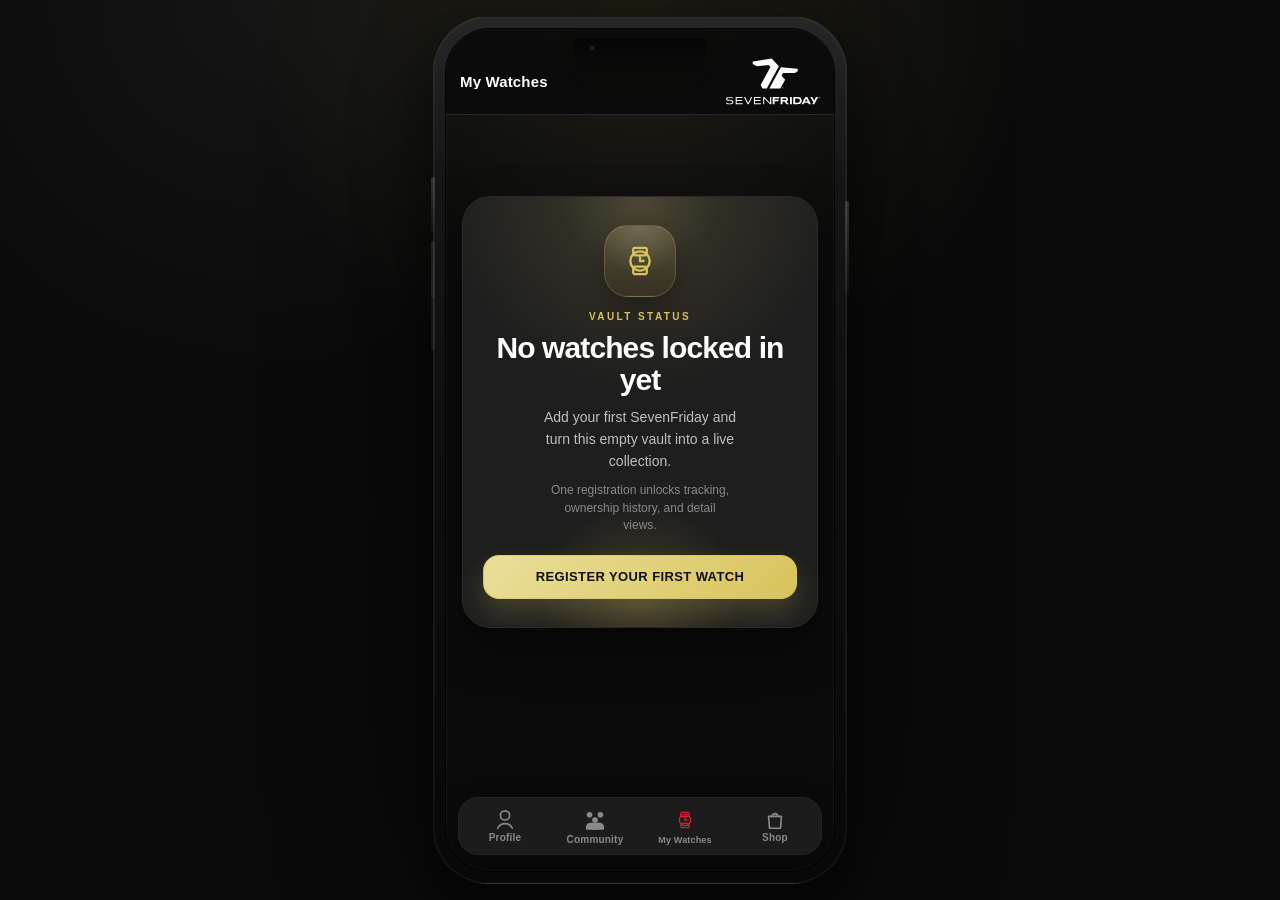
==== index.html @ 0861fd1b "First commit" ====
<!doctype html>
<html lang="en">
  <head>
    <meta charset="utf-8" />
    <meta name="viewport" content="width=device-width, initial-scale=1" />
    <title>SevenFriday Watch Manager</title>
    <link rel="stylesheet" href="./styles.css" />
  </head>
  <body>
    <main class="app-shell">
      <div class="app-stage" id="app"></div>
    </main>

    <script src="./svg.js"></script>
    <script src="./appbar.js"></script>
    <script src="./navbar.js"></script>
    <script src="./app.js"></script>
  </body>
</html>
---- styles.css ----
:root {
  --bg: #0b0b0b;
  --surface: #1e1e1e;
  --surface-strong: #252525;
  --border: #2a2a2a;
  --accent: #d8c35b;
  --accent-soft: rgba(216, 195, 91, 0.16);
  --text: #ffffff;
  --text-secondary: #bfbfbf;
  --text-muted: #8a8a8a;
  --shadow: 0 22px 48px rgba(0, 0, 0, 0.45);
  --device-notch-width: 132px;
  --device-notch-height: 29px;
  --device-notch-top: 8px;
  --appbar-height: 86px;
}

* {
  box-sizing: border-box;
}

html,
body {
  min-height: 100%;
  margin: 0;
}

body {
  min-height: 100dvh;
  display: grid;
  place-items: center;
  padding: 12px;
  background:
    radial-gradient(circle at top, rgba(216, 195, 91, 0.12), transparent 36%),
    radial-gradient(circle at 20% 0%, rgba(255, 255, 255, 0.04), transparent 28%),
    var(--bg);
  color: var(--text);
  font-family: Arial, Helvetica, sans-serif;
  overflow: auto;
}

button,
input,
textarea,
select {
  font: inherit;
}

button {
  -webkit-tap-highlight-color: transparent;
}

img {
  display: block;
  max-width: 100%;
}

#app {
  min-height: 0;
  height: 100%;
}

.app-shell {
  width: min(414px, calc(100vw - 24px), calc((100dvh - 24px) * 414 / 868));
  aspect-ratio: 414 / 868;
  min-height: 0;
  padding: 12px;
  display: flex;
  justify-content: center;
  align-items: stretch;
  position: relative;
  border-radius: 56px;
  background:
    linear-gradient(180deg, rgba(255, 255, 255, 0.05), transparent 18%),
    linear-gradient(180deg, #1b1b1b 0%, #0f0f0f 45%, #080808 100%);
  border: 1px solid rgba(255, 255, 255, 0.06);
  box-shadow:
    0 28px 70px rgba(0, 0, 0, 0.58),
    0 0 0 1px rgba(255, 255, 255, 0.03) inset,
    0 0 160px rgba(0, 0, 0, 0.44);
}

.app-shell::before,
.app-shell::after {
  content: "";
  position: absolute;
  border-radius: 999px;
  background: linear-gradient(180deg, rgba(255, 255, 255, 0.2), rgba(255, 255, 255, 0.04));
  pointer-events: none;
  opacity: 0.8;
}

.app-shell::before {
  width: 4px;
  height: 56px;
  left: -3px;
  top: 160px;
  box-shadow:
    0 64px 0 0 rgba(255, 255, 255, 0.12),
    0 118px 0 0 rgba(255, 255, 255, 0.08);
}

.app-shell::after {
  width: 4px;
  height: 94px;
  right: -3px;
  top: 184px;
}

.app-stage {
  width: 100%;
  height: 100%;
  min-height: 0;
  display: flex;
  flex-direction: column;
  position: relative;
  overflow: hidden;
  border-radius: 44px;
  background:
    radial-gradient(circle at top, rgba(216, 195, 91, 0.08), transparent 34%),
    linear-gradient(180deg, rgba(255, 255, 255, 0.02), transparent 18%),
    #0b0b0b;
  box-shadow:
    0 0 0 1px rgba(255, 255, 255, 0.04) inset,
    0 0 0 1px rgba(0, 0, 0, 0.9);
}

.app-stage::before {
  content: "";
  position: absolute;
  top: var(--device-notch-top);
  left: 50%;
  width: var(--device-notch-width);
  height: var(--device-notch-height);
  transform: translateX(-50%);
  border-radius: 0 0 18px 18px;
  background:
    radial-gradient(circle at 18px 11px, rgba(255, 255, 255, 0.16), transparent 3px),
    linear-gradient(180deg, #040404 0%, #0b0b0b 100%);
  box-shadow:
    0 1px 0 rgba(255, 255, 255, 0.05) inset,
    0 8px 16px rgba(0, 0, 0, 0.25);
  pointer-events: none;
  z-index: 35;
}

.app-stage__content {
  flex: 1 1 auto;
  min-height: 1px;
  overflow-y: auto;
  overscroll-behavior: contain;
  -webkit-overflow-scrolling: touch;
  scrollbar-width: none;
  padding: 12px 0 112px;
}

.app-stage__content::-webkit-scrollbar {
  display: none;
}

.appbar {
  height: var(--appbar-height);
  min-height: var(--appbar-height);
  padding: calc(var(--device-notch-top) + var(--device-notch-height) - 4px) 14px 13px;
  display: flex;
  align-items: center;
  justify-content: space-between;
  position: relative;
  z-index: 30;
  background: rgba(11, 11, 11, 0.92);
  backdrop-filter: blur(10px);
  border-bottom: 1px solid rgba(42, 42, 42, 0.95);
  color: white;
  gap: 12px;
}

.appbar__left {
  display: flex;
  align-items: center;
  gap: 10px;
  min-width: 0;
  flex: 1 1 auto;
}

.appbar__right {
  display: flex;
  align-items: center;
  gap: 10px;
  flex: 0 0 auto;
}

.appbar__action {
  appearance: none;
  border: 0;
  background: transparent;
  color: var(--text);
  width: 40px;
  height: 40px;
  border-radius: 12px;
  display: grid;
  place-items: center;
  cursor: pointer;
}

.appbar__icon svg {
  width: 20px;
  height: 20px;
  display: block;
}

.appbar__brand {
  display: flex;
  align-items: center;
  justify-content: flex-end;
  width: 94px;
  min-width: 94px;
  flex-shrink: 0;
}

.appbar__logo {
  display: block;
  width: 100%;
  height: auto;
  max-height: none;
  object-fit: contain;
}

.appbar__title {
  min-width: 0;
  overflow: hidden;
  text-overflow: ellipsis;
  font-size: 15px;
  line-height: 1;
  font-weight: 700;
  letter-spacing: 0.01em;
  color: var(--text);
  white-space: nowrap;
}

.bottom-nav {
  position: relative;
  z-index: 20;
  margin-top: auto;
  padding: 0 12px;
  padding-bottom: max(16px, env(safe-area-inset-bottom, 0px));
}

.bottom-nav__track {
  --nav-height: 58px;
  display: grid;
  grid-template-columns: repeat(4, 1fr);
  gap: 4px;
  padding: 3px;
  min-height: var(--nav-height);
  overflow: visible;
  background: rgba(30, 30, 30, 0.96);
  border: 1px solid var(--surface-strong);
  border-radius: 20px;
  box-shadow: 0 12px 30px rgba(0, 0, 0, 0.42);
  backdrop-filter: blur(12px);
}

.bottom-nav__item {
  appearance: none;
  border: 0;
  background: transparent;
  text-decoration: none;
  color: var(--text-muted);
  position: relative;
  display: flex;
  flex-direction: column;
  align-items: center;
  justify-content: center;
  gap: 2px;
  height: 48px;
  padding: 4px 6px 3px;
  border-radius: 14px;
  cursor: pointer;
  transition: color 160ms ease, background-color 160ms ease, box-shadow 160ms ease;
}

.bottom-nav__item svg {
  width: 22px;
  height: 22px;
  display: block;
}

.bottom-nav__item--community svg {
  width: 26px;
  height: 26px;
}

.bottom-nav__label {
  font-size: 10px;
  line-height: 1;
  font-weight: 600;
  letter-spacing: 0.02em;
  white-space: nowrap;
}

.bottom-nav__item--prominent .bottom-nav__label {
  font-size: 9px;
}

.bottom-nav__item:hover {
  color: var(--text-secondary);
}

.bottom-nav__item.is-active {
  color: var(--text);
  background: transparent;
  box-shadow: none;
}

.bottom-nav__item.is-active .bottom-nav__icon {
  color: #cf2238;
}

.bottom-nav__item--prominent {
  transform: none;
}

.bottom-nav__item--prominent .bottom-nav__icon {
  width: 28px;
  height: 28px;
  display: grid;
  place-items: center;
  border-radius: 50%;
  background: rgba(207, 34, 56, 0);
  color: var(--text-muted);
  position: relative;
}

.bottom-nav__item--prominent svg {
  width: 20px;
  height: 20px;
}

.bottom-nav__item--prominent .bottom-nav__label {
  color: var(--text-muted);
  font-weight: 700;
}

.bottom-nav__item--prominent.is-active .bottom-nav__icon,
.bottom-nav__item--prominent.is-active .bottom-nav__label {
  position: relative;
  z-index: 1;
}

.bottom-nav__item--prominent.is-active {
  background: transparent;
  box-shadow: none;
}

.bottom-nav__item--prominent.is-active .bottom-nav__icon {
  color: #cf2238;
}

.watch-screen {
  min-height: 100%;
  padding: 16px 14px 20px;
  display: flex;
  flex-direction: column;
  gap: 16px;
}

.watch-screen__hero {
  display: flex;
  flex-direction: column;
  gap: 12px;
  padding: 8px 0 8px;
  background: transparent;
  backdrop-filter: none;
  margin-bottom: 2px;
}

.watch-screen__title {
  margin: 0;
  font-size: 30px;
  line-height: 1;
  letter-spacing: -0.03em;
  font-weight: 800;
}

.watch-screen__lede {
  margin: 8px 0 0;
  color: var(--text-secondary);
  line-height: 1.5;
  font-size: 14px;
  width: 100%;
  max-width: none;
}

.watch-screen__meta {
  display: flex;
  align-items: center;
  justify-content: space-between;
  gap: 12px;
}

.watch-screen__count {
  color: var(--text-muted);
  font-size: 12px;
  font-weight: 700;
  letter-spacing: 0.08em;
  text-transform: uppercase;
}

.watch-detail {
  display: grid;
  gap: 14px;
  padding-top: 4px;
}

.watch-detail__image-wrap {
  border-radius: 26px;
  overflow: hidden;
  border: 1px solid var(--border);
  background: var(--surface);
  box-shadow: var(--shadow);
}

.watch-detail__image {
  width: 100%;
  aspect-ratio: 1 / 1;
  object-fit: cover;
}

.watch-detail__copy {
  display: grid;
  gap: 14px;
}

.watch-detail__header {
  display: grid;
  gap: 8px;
}

.watch-detail__title {
  margin: 0;
  font-size: 28px;
  line-height: 1.05;
  letter-spacing: -0.03em;
  font-weight: 800;
}

.watch-detail__serial {
  margin: 0;
  color: var(--text-secondary);
  font-size: 14px;
  line-height: 1.4;
}

.watch-detail__status {
  display: inline-flex;
  width: fit-content;
  align-items: center;
  gap: 6px;
  padding: 7px 10px;
  border-radius: 999px;
  background: rgba(216, 195, 91, 0.12);
  border: 1px solid rgba(216, 195, 91, 0.22);
  color: var(--accent);
  font-size: 10px;
  font-weight: 800;
  letter-spacing: 0.14em;
  text-transform: uppercase;
}

.watch-detail__stats {
  display: grid;
  grid-template-columns: repeat(3, minmax(0, 1fr));
  gap: 10px;
}

.watch-detail__stat {
  padding: 12px;
  border-radius: 18px;
  background: var(--surface);
  border: 1px solid var(--border);
}

.watch-detail__stat-label {
  color: var(--text-muted);
  font-size: 10px;
  line-height: 1.2;
  text-transform: uppercase;
  letter-spacing: 0.12em;
  margin-bottom: 8px;
}

.watch-detail__stat-value {
  color: var(--text);
  font-size: 14px;
  line-height: 1.25;
  font-weight: 700;
}

.watch-detail__note {
  margin: 0;
  color: var(--text-secondary);
  font-size: 13px;
  line-height: 1.55;
}

.watch-detail__actions {
  padding-top: 4px;
}

.watch-detail__remove {
  appearance: none;
  width: 100%;
  border: 1px solid rgba(255, 95, 95, 0.28);
  background: linear-gradient(180deg, rgba(255, 95, 95, 0.12), rgba(255, 95, 95, 0.06));
  color: #ffb2b2;
  padding: 13px 16px;
  border-radius: 16px;
  font-size: 13px;
  font-weight: 800;
  letter-spacing: 0.03em;
  text-transform: uppercase;
  cursor: pointer;
  transition: transform 160ms ease, border-color 160ms ease, background-color 160ms ease, color 160ms ease;
}

.watch-detail__remove:hover {
  border-color: rgba(255, 95, 95, 0.42);
  color: #ffd0d0;
}

.watch-detail__remove:active {
  transform: translateY(1px) scale(0.99);
}

.primary-button {
  appearance: none;
  border: 1px solid rgba(216, 195, 91, 0.65);
  background: linear-gradient(135deg, #eadf9a 0%, var(--accent) 100%);
  color: #101010;
  border-radius: 16px;
  padding: 12px 16px;
  min-height: 44px;
  width: 100%;
  font-size: 13px;
  font-weight: 800;
  letter-spacing: 0.03em;
  text-transform: uppercase;
  cursor: pointer;
  box-shadow: 0 14px 28px rgba(216, 195, 91, 0.22);
  transition: transform 160ms ease, box-shadow 160ms ease, filter 160ms ease, opacity 160ms ease;
}

.primary-button:hover {
  filter: brightness(1.03);
}

.primary-button:active {
  transform: translateY(1px) scale(0.99);
  box-shadow: 0 10px 22px rgba(216, 195, 91, 0.16);
}

.primary-button:disabled {
  cursor: wait;
  opacity: 0.72;
  box-shadow: none;
}

.watch-screen__hint {
  margin: 0;
  color: var(--text-muted);
  font-size: 12px;
  line-height: 1.4;
}

.watch-screen__divider {
  height: 1px;
  background: linear-gradient(90deg, transparent, var(--border), transparent);
}

.watch-list {
  display: grid;
  gap: 12px;
  padding-bottom: 10px;
}

.watch-card {
  appearance: none;
  width: 100%;
  text-decoration: none;
  border: 1px solid var(--border);
  border-radius: 22px;
  background:
    linear-gradient(180deg, rgba(255, 255, 255, 0.025), transparent 28%),
    var(--surface);
  color: inherit;
  padding: 12px;
  display: grid;
  grid-template-columns: 96px minmax(0, 1fr);
  gap: 12px;
  text-align: left;
  cursor: pointer;
  box-shadow: 0 8px 18px rgba(0, 0, 0, 0.26);
  transition: transform 160ms ease, border-color 160ms ease, box-shadow 160ms ease, background-color 160ms ease;
}

.watch-card:hover {
  border-color: rgba(216, 195, 91, 0.42);
  transform: translateY(-1px);
  box-shadow: var(--shadow);
}

.watch-card:active {
  transform: translateY(0) scale(0.99);
}

.watch-card__image-wrap {
  position: relative;
  border-radius: 18px;
  overflow: hidden;
  border: 1px solid rgba(255, 255, 255, 0.04);
  background:
    radial-gradient(circle at top, rgba(255, 255, 255, 0.94), rgba(245, 242, 233, 0.98) 62%, rgba(235, 230, 220, 1) 100%);
  aspect-ratio: 1 / 1;
}

.watch-card__image {
  width: 100%;
  height: 100%;
  object-fit: cover;
}

.watch-card__status {
  position: absolute;
  top: 2px;
  left: 10px;
  display: inline-flex;
  align-items: center;
  gap: 3px;
  padding: 3px 7px;
  border-radius: 999px;
  background: rgba(11, 11, 11, 0.72);
  border: 1px solid rgba(216, 195, 91, 0.22);
  color: var(--accent);
  font-size: 8px;
  font-weight: 800;
  letter-spacing: 0.1em;
  text-transform: uppercase;
}

.watch-card__status::before {
  content: "";
  width: 4px;
  height: 4px;
  border-radius: 999px;
  background: var(--accent);
  box-shadow: 0 0 0 3px rgba(216, 195, 91, 0.15);
}

.watch-card__content {
  min-width: 0;
  display: flex;
  flex-direction: column;
  justify-content: space-between;
  gap: 10px;
}

.watch-card__title {
  margin: 2px 0 0;
  font-size: 16px;
  line-height: 1.2;
  letter-spacing: 0.01em;
  font-weight: 800;
  overflow: hidden;
  text-overflow: ellipsis;
  white-space: nowrap;
}

.watch-card__serial {
  margin: 8px 0 0;
  color: var(--text-secondary);
  font-size: 13px;
  line-height: 1.4;
  word-break: break-word;
}

.watch-card__secondary {
  margin: 0;
  color: var(--text-muted);
  font-size: 12px;
  line-height: 1.4;
}

.watch-card__footer {
  display: flex;
  align-items: center;
  justify-content: space-between;
  gap: 10px;
}

.watch-card__tag {
  padding: 6px 10px;
  border-radius: 999px;
  background: rgba(216, 195, 91, 0.12);
  border: 1px solid rgba(216, 195, 91, 0.2);
  color: var(--accent);
  font-size: 10px;
  font-weight: 800;
  letter-spacing: 0.12em;
  text-transform: uppercase;
}

.watch-card__chevron {
  color: var(--text-muted);
  font-size: 18px;
  line-height: 1;
}

.watch-empty {
  flex: 1 1 auto;
  display: grid;
  place-items: center;
  padding: 24px 0 8px;
}

.watch-empty__panel {
  width: 100%;
  padding: 28px 20px;
  border-radius: 28px;
  border: 1px solid var(--border);
  background:
    radial-gradient(circle at top, rgba(216, 195, 91, 0.16), transparent 42%),
    radial-gradient(circle at 50% 0%, rgba(255, 255, 255, 0.08), transparent 18%),
    var(--surface);
  box-shadow: var(--shadow);
  text-align: center;
  position: relative;
  overflow: hidden;
}

.watch-empty__icon {
  width: 72px;
  height: 72px;
  margin: 0 auto 14px;
  border-radius: 24px;
  display: grid;
  place-items: center;
  background:
    radial-gradient(circle at top, rgba(255, 255, 255, 0.14), transparent 62%),
    linear-gradient(180deg, rgba(216, 195, 91, 0.16), rgba(216, 195, 91, 0.05));
  border: 1px solid rgba(216, 195, 91, 0.22);
  box-shadow:
    0 12px 24px rgba(0, 0, 0, 0.24),
    0 0 0 1px rgba(255, 255, 255, 0.02) inset;
  color: var(--accent);
}

.watch-empty__icon svg {
  width: 34px;
  height: 34px;
  display: block;
}

.watch-empty__panel::before {
  content: "";
  position: absolute;
  inset: auto 50% -78px;
  width: 210px;
  height: 210px;
  transform: translateX(-50%);
  border-radius: 50%;
  background: radial-gradient(circle, rgba(216, 195, 91, 0.18), transparent 68%);
  filter: blur(2px);
  pointer-events: none;
}

.watch-empty__panel > * {
  position: relative;
  z-index: 1;
}

.watch-empty__eyebrow {
  margin: 0 0 10px;
  color: var(--accent);
  font-size: 10px;
  font-weight: 800;
  letter-spacing: 0.24em;
  text-transform: uppercase;
}

.watch-empty__title {
  margin: 0;
  font-size: 30px;
  line-height: 1.05;
  letter-spacing: -0.03em;
  font-weight: 800;
}

.watch-empty__text {
  margin: 12px auto 0;
  max-width: 26ch;
  color: var(--text-secondary);
  line-height: 1.55;
  font-size: 14px;
}

.watch-empty__hint {
  margin: 10px auto 0;
  max-width: 28ch;
  color: var(--text-muted);
  line-height: 1.45;
  font-size: 12px;
}

.watch-empty__action {
  margin-top: 20px;
}

.profile-screen {
  gap: 18px;
}

.profile-hero {
  padding-top: 0;
}

.profile-header {
  display: flex;
  align-items: flex-start;
  gap: 14px;
}

.profile-avatar {
  width: 96px;
  height: 126px;
  border-radius: 16px;
  display: grid;
  place-items: center;
  padding: 0;
  overflow: hidden;
  background:
    radial-gradient(circle at top, rgba(216, 195, 91, 0.18), transparent 58%),
    var(--surface);
  border: 1px solid var(--border);
  box-shadow: 0 14px 26px rgba(0, 0, 0, 0.28);
}

.profile-avatar__image {
  width: 100%;
  height: 100%;
  object-fit: cover;
  object-position: center top;
  transform: scale(1.02);
}

.profile-header__copy {
  min-width: 0;
}

.profile-section {
  display: grid;
  gap: 12px;
}

.profile-item {
  cursor: default;
  grid-template-columns: 48px minmax(0, 1fr);
  padding: 10px;
  gap: 10px;
  min-height: 112px;
  align-items: center;
}

.profile-item__icon {
  display: grid;
  place-items: center;
  padding: 0;
  background: #111;
  color: var(--accent);
  font-size: 12px;
  line-height: 1.3;
  text-align: center;
}

.profile-item__icon svg {
  width: 25px;
  height: 25px;
  display: block;
}

.profile-item__copy {
  min-width: 0;
  display: grid;
  gap: 6px;
}

.profile-item__meta {
  display: flex;
  align-items: center;
  flex-wrap: wrap;
  gap: 8px;
  min-height: 30px;
}

.profile-item__meta-label {
  color: var(--text-muted);
  font-size: 10px;
  font-weight: 800;
  letter-spacing: 0.14em;
  text-transform: uppercase;
}

.profile-item__meta-value {
  display: inline-flex;
  align-items: center;
  justify-content: center;
  min-width: 42px;
  min-height: 30px;
  padding: 0 10px;
  border-radius: 999px;
  background: rgba(216, 195, 91, 0.14);
  border: 1px solid rgba(216, 195, 91, 0.24);
  color: var(--accent);
  font-size: 18px;
  line-height: 1;
  font-weight: 900;
  letter-spacing: -0.03em;
}

.profile-item__meta-value--text {
  min-width: auto;
  padding: 0 12px;
  color: var(--text-secondary);
  font-size: 11px;
  font-weight: 800;
  letter-spacing: 0.06em;
}

.profile-actions {
  display: grid;
  gap: 10px;
}

.profile-action {
  appearance: none;
  border: 1px solid var(--border);
  background: var(--surface);
  color: var(--text);
  border-radius: 16px;
  padding: 12px 16px;
  min-height: 44px;
  font-size: 13px;
  font-weight: 800;
  letter-spacing: 0.03em;
  text-transform: uppercase;
  cursor: pointer;
  transition: transform 160ms ease, border-color 160ms ease, background-color 160ms ease;
}

.profile-action:hover {
  border-color: rgba(216, 195, 91, 0.42);
  background: rgba(216, 195, 91, 0.08);
}

.profile-action:active {
  transform: translateY(1px);
}

.profile-action--secondary {
  color: var(--text-secondary);
}

.profile-delete {
  display: grid;
  gap: 10px;
  padding: 16px;
  border: 1px solid var(--border);
  border-radius: 22px;
  background: var(--surface);
}

.profile-delete__field {
  display: grid;
  gap: 8px;
}

.profile-delete__field--inline {
  grid-template-columns: 1fr auto;
  align-items: center;
  gap: 12px;
}

.profile-delete__label {
  color: var(--text-muted);
  font-size: 10px;
  line-height: 1.2;
  letter-spacing: 0.12em;
  text-transform: uppercase;
}

.profile-delete input[type='checkbox'],
.profile-delete input[type='text'] {
  width: 100%;
}

.profile-delete input[type='checkbox'] {
  width: 18px;
  height: 18px;
  margin: 0;
  accent-color: var(--accent);
  justify-self: end;
}

.profile-delete input[type='text'] {
  appearance: none;
  border: 1px solid var(--border);
  background: rgba(255, 255, 255, 0.02);
  color: var(--text);
  border-radius: 14px;
  padding: 12px 14px;
}

.profile-delete input[type='text']::placeholder {
  color: var(--text-muted);
}

.profile-mock-data {
  margin: 0;
  padding: 16px;
  border-radius: 22px;
  border: 1px solid var(--border);
  background: var(--surface);
  color: var(--text-secondary);
  font-size: 12px;
  line-height: 1.5;
  overflow: auto;
}

.shop-screen {
  gap: 18px;
}

.shop-hero {
  padding-top: 0;
}

.shop-grid {
  display: grid;
  gap: 12px;
}

.shop-card {
  grid-template-columns: 118px minmax(0, 1fr);
  min-height: 136px;
}

.shop-card__image-wrap {
  aspect-ratio: 1 / 1;
  background: radial-gradient(circle at top, rgba(255, 255, 255, 0.08), rgba(17, 17, 17, 1) 70%);
}

.shop-card__image-wrap img {
  object-fit: cover;
}

.shop-card__secondary {
  font-size: 13px;
}

.shop-card__tag {
  display: inline-flex;
  align-items: center;
  gap: 6px;
}

.shop-card__tag::before {
  content: "";
  width: 6px;
  height: 6px;
  border-radius: 999px;
  background: currentColor;
  opacity: 0.8;
}

@media (min-width: 430px) {
  .watch-screen {
    padding-inline: 16px;
  }
}

@media (max-width: 359px) {
  .watch-card {
    grid-template-columns: 88px minmax(0, 1fr);
  }

  .watch-card__title {
    font-size: 15px;
  }

  .watch-empty__title {
    font-size: 26px;
  }

  .watch-detail__stats {
    grid-template-columns: 1fr;
  }

  .shop-card {
    grid-template-columns: 104px minmax(0, 1fr);
  }

}
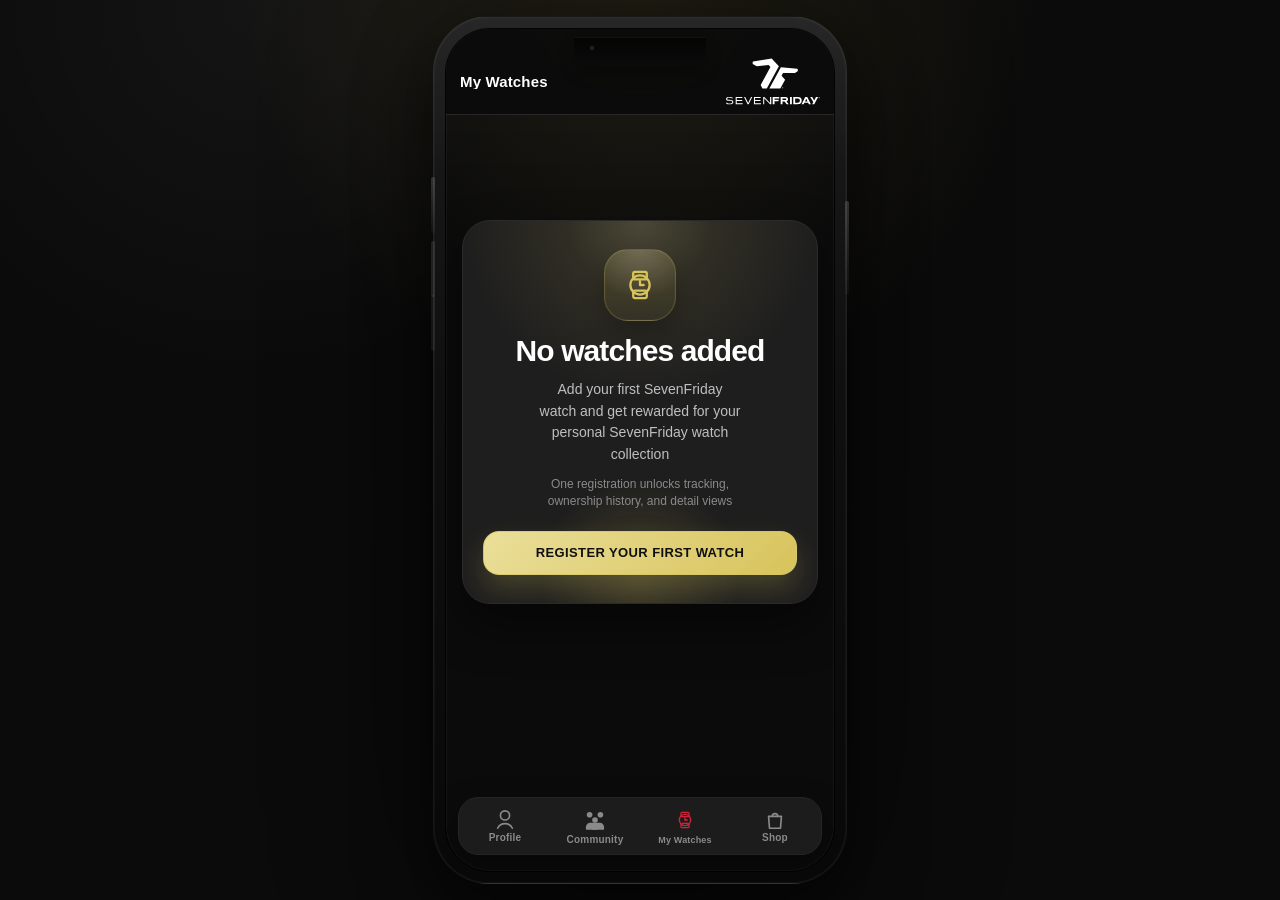
==== commit 7e90aaa3: "Add profile editing and confirm dialog" ====
--- a/index.html
+++ b/index.html
@@ -14,6 +14,7 @@
     <script src="./svg.js"></script>
     <script src="./appbar.js"></script>
     <script src="./navbar.js"></script>
+    <script src="./confirm.js"></script>
     <script src="./app.js"></script>
   </body>
 </html>
--- a/styles.css
+++ b/styles.css
@@ -5,6 +5,8 @@
   --border: #2a2a2a;
   --accent: #d8c35b;
   --accent-soft: rgba(216, 195, 91, 0.16);
+  --paper: #ddd4c2;
+  --paper-deep: #cdbfa9;
   --text: #ffffff;
   --text-secondary: #bfbfbf;
   --text-muted: #8a8a8a;
@@ -415,8 +417,9 @@
 .watch-detail__image-wrap {
   border-radius: 26px;
   overflow: hidden;
-  border: 1px solid var(--border);
-  background: var(--surface);
+  border: 1px solid rgba(255, 255, 255, 0.04);
+  background:
+    radial-gradient(circle at top, rgba(239, 231, 217, 0.98), rgba(221, 211, 194, 0.98) 62%, var(--paper-deep) 100%);
   box-shadow: var(--shadow);
 }
 
@@ -619,7 +622,7 @@
   overflow: hidden;
   border: 1px solid rgba(255, 255, 255, 0.04);
   background:
-    radial-gradient(circle at top, rgba(255, 255, 255, 0.94), rgba(245, 242, 233, 0.98) 62%, rgba(235, 230, 220, 1) 100%);
+    radial-gradient(circle at top, rgba(239, 231, 217, 0.98), rgba(221, 211, 194, 0.98) 62%, var(--paper-deep) 100%);
   aspect-ratio: 1 / 1;
 }
 
@@ -830,6 +833,7 @@
 }
 
 .profile-avatar {
+  flex: 0 0 96px;
   width: 96px;
   height: 126px;
   border-radius: 16px;
@@ -853,7 +857,82 @@
 }
 
 .profile-header__copy {
+  flex: 1 1 auto;
   min-width: 0;
+}
+
+.profile-name-row {
+  display: flex;
+  align-items: flex-start;
+  justify-content: space-between;
+  gap: 12px;
+}
+
+.profile-name-edit {
+  appearance: none;
+  border: 1px solid rgba(216, 195, 91, 0.24);
+  background: rgba(216, 195, 91, 0.08);
+  color: var(--accent);
+  border-radius: 999px;
+  min-height: 34px;
+  padding: 0 14px;
+  font-size: 11px;
+  font-weight: 800;
+  letter-spacing: 0.12em;
+  text-transform: uppercase;
+  cursor: pointer;
+  transition: border-color 160ms ease, background-color 160ms ease, transform 160ms ease;
+}
+
+.profile-name-edit:hover {
+  border-color: rgba(216, 195, 91, 0.42);
+  background: rgba(216, 195, 91, 0.14);
+}
+
+.profile-name-edit:active {
+  transform: translateY(1px);
+}
+
+.profile-name-form {
+  display: grid;
+  gap: 10px;
+  margin-top: 12px;
+  padding: 14px;
+  border: 1px solid var(--border);
+  border-radius: 18px;
+  background: rgba(255, 255, 255, 0.03);
+}
+
+.profile-name-form[hidden] {
+  display: none;
+}
+
+.profile-name-form__field {
+  display: grid;
+  gap: 8px;
+}
+
+.profile-name-form__field input {
+  appearance: none;
+  border: 1px solid var(--border);
+  background: rgba(255, 255, 255, 0.02);
+  color: var(--text);
+  border-radius: 14px;
+  padding: 12px 14px;
+}
+
+.profile-name-form__actions {
+  display: flex;
+  flex-wrap: wrap;
+  gap: 10px;
+}
+
+.profile-name-form__hint {
+  margin: 0;
+  min-height: 18px;
+  color: var(--text-muted);
+  font-size: 11px;
+  line-height: 1.4;
 }
 
 .profile-section {
@@ -1055,11 +1134,14 @@
 
 .shop-card__image-wrap {
   aspect-ratio: 1 / 1;
-  background: radial-gradient(circle at top, rgba(255, 255, 255, 0.08), rgba(17, 17, 17, 1) 70%);
+  background:
+    radial-gradient(circle at top, rgba(239, 231, 217, 0.98), rgba(221, 211, 194, 0.98) 62%, var(--paper-deep) 100%);
 }
 
 .shop-card__image-wrap img {
-  object-fit: cover;
+  box-sizing: border-box;
+  object-fit: contain;
+  padding: 8px;
 }
 
 .shop-card__secondary {
@@ -1081,6 +1163,147 @@
   opacity: 0.8;
 }
 
+.confirm-dialog {
+  position: absolute;
+  inset: 0;
+  z-index: 200;
+  display: grid;
+  place-items: center;
+  padding: 22px;
+  background: rgba(11, 11, 11, 0.44);
+  backdrop-filter: blur(14px) saturate(1.1);
+  animation: confirm-dialog-fade 180ms ease;
+}
+
+.confirm-dialog__panel {
+  width: min(100%, 270px);
+  position: relative;
+  overflow: hidden;
+  border-radius: 22px;
+  border: 1px solid rgba(255, 255, 255, 0.18);
+  background:
+    linear-gradient(180deg, rgba(255, 255, 255, 0.18), rgba(255, 255, 255, 0.06)),
+    rgba(28, 28, 30, 0.82);
+  box-shadow:
+    0 24px 64px rgba(0, 0, 0, 0.42),
+    0 1px 0 rgba(255, 255, 255, 0.12) inset;
+  backdrop-filter: blur(24px) saturate(1.15);
+  animation: confirm-dialog-pop 220ms cubic-bezier(.2, .9, .22, 1);
+}
+
+.confirm-dialog__halo {
+  position: absolute;
+  inset: -42% auto auto 50%;
+  width: 180px;
+  height: 180px;
+  transform: translateX(-50%);
+  border-radius: 50%;
+  background: radial-gradient(circle, rgba(255, 255, 255, 0.14), transparent 70%);
+  pointer-events: none;
+}
+
+.confirm-dialog__header {
+  position: relative;
+  padding: 18px 18px 14px;
+  display: grid;
+  gap: 8px;
+  text-align: center;
+}
+
+.confirm-dialog__eyebrow {
+  margin: 0;
+  color: rgba(255, 255, 255, 0.56);
+  font-size: 10px;
+  font-weight: 700;
+  letter-spacing: 0.12em;
+  text-transform: uppercase;
+}
+
+.confirm-dialog__title {
+  margin: 0;
+  color: rgba(255, 255, 255, 0.96);
+  font-size: 17px;
+  line-height: 1.22;
+  letter-spacing: -0.01em;
+  font-weight: 600;
+}
+
+.confirm-dialog__message {
+  margin: 0;
+  color: rgba(235, 235, 245, 0.72);
+  font-size: 13px;
+  line-height: 1.38;
+}
+
+.confirm-dialog__actions {
+  display: grid;
+  grid-template-columns: repeat(2, minmax(0, 1fr));
+  gap: 0;
+  padding: 0;
+  border-top: 1px solid rgba(255, 255, 255, 0.12);
+}
+
+.confirm-dialog__button {
+  appearance: none;
+  min-height: 44px;
+  width: 100%;
+  border: 0;
+  border-radius: 0;
+  padding: 10px 14px;
+  font-size: 17px;
+  font-weight: 400;
+  letter-spacing: -0.01em;
+  text-transform: none;
+  cursor: pointer;
+  transition: background-color 160ms ease, color 160ms ease, opacity 160ms ease;
+}
+
+.confirm-dialog__button:active {
+  background: rgba(255, 255, 255, 0.08);
+}
+
+.confirm-dialog__button--secondary {
+  background: transparent;
+  color: rgba(10, 132, 255, 0.96);
+}
+
+.confirm-dialog__button--secondary:hover {
+  background: rgba(255, 255, 255, 0.04);
+}
+
+.confirm-dialog__button--danger {
+  background: transparent;
+  color: #ff453a;
+  font-weight: 600;
+  border-left: 1px solid rgba(255, 255, 255, 0.12);
+}
+
+.confirm-dialog__button--danger:hover {
+  background: rgba(255, 255, 255, 0.04);
+}
+
+@keyframes confirm-dialog-fade {
+  from {
+    opacity: 0;
+  }
+
+  to {
+    opacity: 1;
+  }
+}
+
+@keyframes confirm-dialog-pop {
+  from {
+    opacity: 0;
+    transform: scale(1.08) translateY(8px);
+  }
+
+  to {
+    opacity: 1;
+    transform: scale(1) translateY(0);
+  }
+}
+
 @media (min-width: 430px) {
   .watch-screen {
     padding-inline: 16px;
